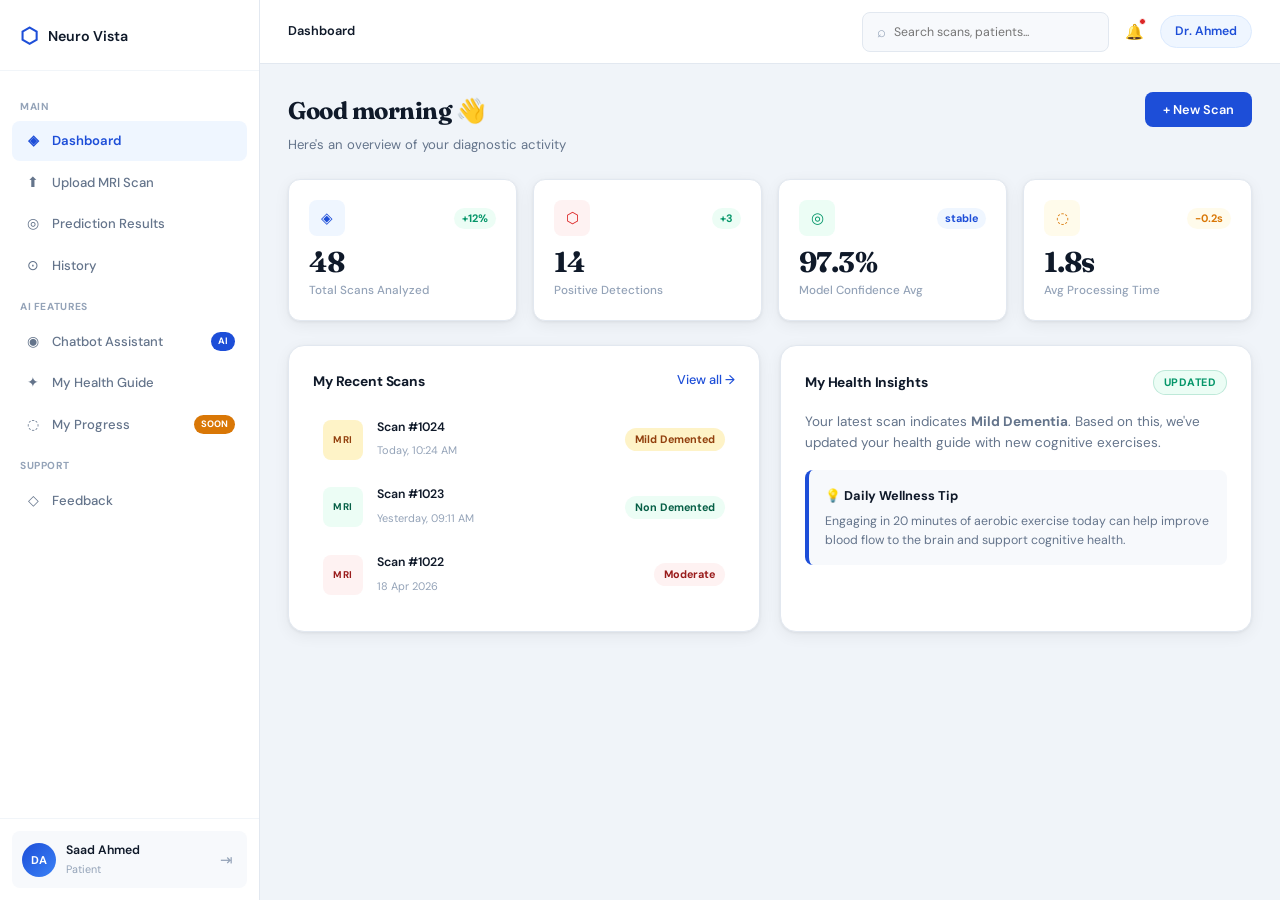
==== dashboard.html @ c8bc23e8 "Initial frontend with all end points mentioned" ====
<!DOCTYPE html>
<html lang="en">
<head>
  <meta charset="UTF-8" />
  <meta name="viewport" content="width=device-width, initial-scale=1.0" />
  <title>Dashboard — Neuro Vista</title>
  <link rel="preconnect" href="https://fonts.googleapis.com" />
  <link rel="preconnect" href="https://fonts.gstatic.com" crossorigin />
  <link href="https://fonts.googleapis.com/css2?family=DM+Sans:ital,opsz,wght@0,9..40,300;0,9..40,400;0,9..40,500;0,9..40,600;0,9..40,700;1,9..40,300&family=Fraunces:ital,opsz,wght@0,9..144,300;0,9..144,500;0,9..144,700;1,9..144,300&display=swap" rel="stylesheet" />
  <link rel="stylesheet" href="styles.css" />
</head>
<body>

<div id="page-dashboard" class="page dashboard-page active">

  <!-- SIDEBAR -->
  <aside class="sidebar" id="sidebar">
    <div class="sidebar-brand">
      <span class="brand-icon">⬡</span>
      <span class="brand-name">Neuro Vista</span>
    </div>

    <nav class="sidebar-nav">
      <div class="nav-section-label">Main</div>
      <a href="#" class="nav-item active" onclick="showSection('sec-home', this)">
        <span class="nav-icon">◈</span>
        <span>Dashboard</span>
      </a>
      <a href="#" class="nav-item" onclick="showSection('sec-upload', this)">
        <span class="nav-icon">⬆</span>
        <span>Upload MRI Scan</span>
      </a>
      <a href="#" class="nav-item" onclick="showSection('sec-results', this)">
        <span class="nav-icon">◎</span>
        <span>Prediction Results</span>
      </a>
      <a href="#" class="nav-item" onclick="showSection('sec-history', this)">
        <span class="nav-icon">⊙</span>
        <span>History</span>
      </a>

      <div class="nav-section-label">AI Features</div>
      <a href="#" class="nav-item" onclick="showSection('sec-chatbot', this)">
        <span class="nav-icon">◉</span>
        <span>Chatbot Assistant</span>
        <span class="nav-badge">AI</span>
      </a>
      <a href="#" class="nav-item" onclick="showSection('sec-recommendations', this)">
        <span class="nav-icon">✦</span>
        <span>My Health Guide</span>
      </a>
      <a href="#" class="nav-item" onclick="showSection('sec-monitoring', this)">
        <span class="nav-icon">◌</span>
        <span>My Progress</span>
        <span class="nav-badge soon">Soon</span>
      </a>

      <div class="nav-section-label">Support</div>
      <a href="#" class="nav-item" onclick="showSection('sec-feedback', this)">
        <span class="nav-icon">◇</span>
        <span>Feedback</span>
      </a>
    </nav>

    <div class="sidebar-footer">
      <div class="user-card">
        <div class="user-avatar">DA</div>
        <div class="user-info">
          <span class="user-name">Saad Ahmed</span>
          <span class="user-role">Patient</span>
        </div>
        <button class="logout-btn" onclick="handleLogout()" title="Sign Out">⇥</button>
      </div>
    </div>
  </aside>

  <!-- MAIN CONTENT AREA -->
  <main class="dash-main">

    <!-- TOP BAR -->
    <header class="dash-topbar">
      <div class="topbar-left">
        <button class="sidebar-toggle" onclick="toggleSidebar()">☰</button>
        <div class="breadcrumb" id="breadcrumb">Dashboard</div>
      </div>
      <div class="topbar-right">
        <div class="topbar-search">
          <span>⌕</span>
          <input type="text" placeholder="Search scans, patients..." />
        </div>
        <div class="topbar-notif">
          <span class="notif-dot"></span>
          🔔
        </div>
        <div class="topbar-user">Dr. Ahmed</div>
      </div>
    </header>

    <!-- DASHBOARD HOME -->
    <section id="sec-home" class="dash-section active">
      <div class="section-header">
        <div>
          <h2 id="welcomeText">Good morning 👋</h2>
          <p class="section-sub">Here's an overview of your diagnostic activity</p>
        </div>
        <button class="btn-primary sm" onclick="showSection('sec-upload', document.querySelector('[onclick*=sec-upload]'))">
          + New Scan
        </button>
      </div>

      <div class="stats-grid">
        <div class="stat-widget">
          <div class="stat-widget-top">
            <span class="stat-widget-icon blue">◈</span>
            <span class="stat-widget-trend up">+12%</span>
          </div>
          <div class="stat-widget-num">48</div>
          <div class="stat-widget-label">Total Scans Analyzed</div>
        </div>
        <div class="stat-widget">
          <div class="stat-widget-top">
            <span class="stat-widget-icon red">⬡</span>
            <span class="stat-widget-trend up">+3</span>
          </div>
          <div class="stat-widget-num">14</div>
          <div class="stat-widget-label">Positive Detections</div>
        </div>
        <div class="stat-widget">
          <div class="stat-widget-top">
            <span class="stat-widget-icon green">◎</span>
            <span class="stat-widget-trend stable">stable</span>
          </div>
          <div class="stat-widget-num">97.3%</div>
          <div class="stat-widget-label">Model Confidence Avg</div>
        </div>
        <div class="stat-widget">
          <div class="stat-widget-top">
            <span class="stat-widget-icon amber">◌</span>
            <span class="stat-widget-trend down">-0.2s</span>
          </div>
          <div class="stat-widget-num">1.8s</div>
          <div class="stat-widget-label">Avg Processing Time</div>
        </div>
      </div>

      <div class="home-grid">
        <div class="card recent-scans">
          <div class="card-header">
            <h4>My Recent Scans</h4>
            <a href="#" onclick="showSection('sec-history', document.querySelector('[onclick*=sec-history]'))" class="link-soft">View all →</a>
          </div>
          <div class="scan-list">
            <div class="scan-row">
              <div class="scan-thumb mild-thumb">MRI</div>
              <div class="scan-info">
                <span class="scan-patient">Scan #1024</span>
                <span class="scan-date">Today, 10:24 AM</span>
              </div>
              <span class="prediction-tag mild">Mild Demented</span>
            </div>
            <div class="scan-row">
              <div class="scan-thumb normal-thumb">MRI</div>
              <div class="scan-info">
                <span class="scan-patient">Scan #1023</span>
                <span class="scan-date">Yesterday, 09:11 AM</span>
              </div>
              <span class="prediction-tag normal">Non Demented</span>
            </div>
            <div class="scan-row">
              <div class="scan-thumb mod-thumb">MRI</div>
              <div class="scan-info">
                <span class="scan-patient">Scan #1022</span>
                <span class="scan-date">18 Apr 2026</span>
              </div>
              <span class="prediction-tag moderate">Moderate</span>
            </div>
          </div>
        </div>

        <div class="card health-insights">
          <div class="card-header">
            <h4>My Health Insights</h4>
            <span class="badge-green">Updated</span>
          </div>
          <div class="insight-summary">
            <p style="font-size: 0.9rem; color: var(--text-sub); margin-bottom: 16px;">
              Your latest scan indicates <strong>Mild Dementia</strong>. Based on this, we've updated your health guide with new cognitive exercises.
            </p>
          </div>
          <div class="wellness-tip" style="background: var(--surface2); padding: 16px; border-radius: var(--radius-sm); border-left: 4px solid var(--accent);">
            <h5 style="font-size: 0.85rem; font-weight: 700; margin-bottom: 6px;">💡 Daily Wellness Tip</h5>
            <p style="font-size: 0.82rem; color: var(--text-sub); line-height: 1.5;">
              Engaging in 20 minutes of aerobic exercise today can help improve blood flow to the brain and support cognitive health.
            </p>
          </div>
        </div>
      </div>
    </section>

    <!-- UPLOAD MRI -->
    <section id="sec-upload" class="dash-section">
      <div class="section-header">
        <div>
          <h2>Upload MRI Scan</h2>
          <p class="section-sub">Upload a brain MRI image for AI-powered Alzheimer detection</p>
        </div>
      </div>

      <div class="upload-layout">
        <div class="card upload-card">
          <div class="drop-zone" id="dropZone" ondragover="event.preventDefault(); this.style.borderColor='var(--accent)'; this.style.background='var(--accent-bg)';" ondragleave="this.style.borderColor='var(--border)'; this.style.background='transparent';" ondrop="handleDrop(event)">
            <div class="drop-icon">⬡</div>
            <h4>Drop MRI scan here</h4>
            <p>or click to browse your files</p>
            <p class="drop-formats">Supports: JPEG, PNG, DICOM · Max 20MB</p>
            <input type="file" id="fileInput" accept="image/*" style="display:none" onchange="handleFile(this.files[0])" />
            <button class="btn-primary sm" onclick="document.getElementById('fileInput').click()">Browse Files</button>
          </div>

          <div class="upload-preview" id="uploadPreview" style="display:none">
            <div class="preview-header">
              <h4>Preview</h4>
              <button class="btn-ghost sm" onclick="clearUpload()">✕ Remove</button>
            </div>
            <div class="preview-img-wrap">
              <img id="previewImg" src="" alt="MRI Preview" />
              <div class="preview-overlay">
                <span>MRI SCAN</span>
              </div>
            </div>
            <div class="preview-meta" id="previewMeta"></div>
          </div>
        </div>

        <div class="upload-sidebar">
          <div class="card scan-settings">
            <h4>Scan Configuration</h4>

            <div class="form-group">
              <label>Scan Type</label>
              <select class="form-input">
                <option>T1-weighted MRI</option>
                <option>T2-weighted MRI</option>
                <option>FLAIR</option>
                <option>PET Scan</option>
              </select>
            </div>
            <div class="form-group">
              <label>Notes (optional)</label>
              <textarea class="form-input" rows="3" placeholder="Clinical observations..."></textarea>
            </div>
            <button class="btn-primary full" onclick="runPrediction()">
              Analyze with AI
              <span class="btn-arrow">→</span>
            </button>
            <p class="upload-note">
              ⚡ Powered by CNN+LSTM · Grad-CAM ready
            </p>
          </div>

          <div class="card api-note">
            <div class="api-tag">API Integration Point</div>
            <code>POST /api/predict</code>
            <p>This button will submit the scan to the FastAPI backend once integrated. The model returns prediction class, confidence scores, and Grad-CAM heatmap URL.</p>
          </div>
        </div>
      </div>
    </section>

    <!-- PREDICTION RESULTS -->
    <section id="sec-results" class="dash-section">
      <div class="section-header">
        <div>
          <h2>Prediction Results</h2>
          <p class="section-sub">AI analysis output for the most recent scan</p>
        </div>
        <button class="btn-ghost sm" onclick="showSection('sec-upload', document.querySelector('[onclick*=sec-upload]'))">Upload New</button>
      </div>

      <div class="results-grid">
        <div class="card result-main">
          <div class="result-scan-wrap">
            <div class="result-scan-placeholder">
              <div class="scan-animation">
                <div class="scan-line-anim"></div>
                <span>BRAIN MRI</span>
                <span class="scan-id">My Latest Scan</span>
              </div>
            </div>
            <div class="heatmap-placeholder">
              <div class="heatmap-label">Grad-CAM Heatmap</div>
              <div class="heatmap-visual">
                <div class="heat-spot s1"></div>
                <div class="heat-spot s2"></div>
                <div class="heat-spot s3"></div>
                <span class="heatmap-note">AI Activation Map · Hippocampal Region</span>
              </div>
            </div>
          </div>
        </div>

        <div class="card result-prediction">
          <div class="prediction-badge mild">
            <span class="pred-icon">◈</span>
            Mild Demented
          </div>
          <div class="pred-confidence">
            <div class="conf-circle">
              <svg viewBox="0 0 100 100">
                <circle cx="50" cy="50" r="40" fill="none" stroke="var(--border)" stroke-width="8"/>
                <circle cx="50" cy="50" r="40" fill="none" stroke="var(--accent)" stroke-width="8"
                  stroke-dasharray="213" stroke-dashoffset="38" stroke-linecap="round"
                  transform="rotate(-90 50 50)"/>
              </svg>
              <div class="conf-text">
                <span class="conf-num">84.2</span>
                <span class="conf-unit">%</span>
              </div>
            </div>
            <div class="conf-label-main">Confidence Score</div>
          </div>

          <div class="all-classes">
            <h5>All Class Probabilities</h5>
            <div class="class-row">
              <span class="class-name">Non Demented</span>
              <div class="class-bar-wrap">
                <div class="class-bar" style="width:9%"></div>
              </div>
              <span class="class-pct">9.1%</span>
            </div>
            <div class="class-row">
              <span class="class-name">Very Mild</span>
              <div class="class-bar-wrap">
                <div class="class-bar vmild" style="width:4%"></div>
              </div>
              <span class="class-pct">4.3%</span>
            </div>
            <div class="class-row highlight">
              <span class="class-name">Mild Demented ✓</span>
              <div class="class-bar-wrap">
                <div class="class-bar mild-bar" style="width:84.2%"></div>
              </div>
              <span class="class-pct">84.2%</span>
            </div>
            <div class="class-row">
              <span class="class-name">Moderate</span>
              <div class="class-bar-wrap">
                <div class="class-bar mod-bar" style="width:2.4%"></div>
              </div>
              <span class="class-pct">2.4%</span>
            </div>
          </div>

          <div class="result-meta">
            <div class="meta-row"><span>Scan ID</span><span>#SCAN-2041-001</span></div>
            <div class="meta-row"><span>Analyzed</span><span>Today, 10:24 AM</span></div>
            <div class="meta-row"><span>Model</span><span>CNN+LSTM-v1</span></div>
            <div class="meta-row"><span>Processing</span><span>1.72 seconds</span></div>
          </div>

          <div class="result-actions">
            <button class="btn-primary sm">⬇ Export Report</button>
            <button class="btn-ghost sm">Share Results</button>
          </div>
        </div>
      </div>

      <div class="card api-note mt">
        <div class="api-tag">API Integration Point</div>
        <code>GET /api/result/{scan_id}</code>
        <p>Results are fetched from backend after prediction. The Grad-CAM heatmap URL is returned alongside classification outputs for overlay visualization.</p>
      </div>
    </section>

    <!-- HISTORY -->
    <section id="sec-history" class="dash-section">
      <div class="section-header">
        <div>
          <h2>Scan History</h2>
          <p class="section-sub">All previous MRI analyses and their results</p>
        </div>
        <div class="history-filters">
          <select class="form-input sm">
            <option>All Results</option>
            <option>Non Demented</option>
            <option>Mild Demented</option>
            <option>Moderate</option>
          </select>
        </div>
      </div>

      <div class="card history-card">
        <div class="history-table-wrap">
          <table class="history-table">
            <thead>
              <tr>
                <th>Scan</th>
                <th>Scan ID</th>
                <th>Prediction</th>
                <th>Confidence</th>
                <th>Date</th>
                <th>Action</th>
              </tr>
            </thead>
            <tbody id="historyBody">
            </tbody>
          </table>
        </div>
        <div class="table-footer">
          <span>Showing 8 of 48 records</span>
          <div class="pagination">
            <button class="page-btn">←</button>
            <button class="page-btn active">1</button>
            <button class="page-btn">2</button>
            <button class="page-btn">3</button>
            <button class="page-btn">→</button>
          </div>
        </div>
      </div>
    </section>

    <!-- CHATBOT -->
    <section id="sec-chatbot" class="dash-section">
      <div class="section-header">
        <div>
          <h2>Chatbot Assistant</h2>
          <p class="section-sub">Ask questions about Alzheimer's, your results, or wellness tips</p>
        </div>
        <span class="badge-green">AI-Powered</span>
      </div>

      <div class="card chat-card">
        <div class="chat-header">
          <div class="chat-avatar">N</div>
          <div>
            <div class="chat-name">NeuroBot</div>
            <div class="chat-status">Online · Medical Knowledge Base</div>
          </div>
          <div class="chat-model-tag">GPT/Claude API</div>
        </div>

        <div class="chat-messages" id="chatMessages">
          <div class="chat-msg bot">
            <div class="msg-avatar">N</div>
            <div class="msg-bubble">
              Hello! I'm NeuroBot, your AI health assistant. I can help you understand your scan results, explain the stages of Alzheimer's, or provide wellness suggestions. How can I assist you today?
            </div>
          </div>
          <div class="chat-msg user">
            <div class="msg-bubble">
              What does my "Mild Demented" result mean?
            </div>
          </div>
          <div class="chat-msg bot">
            <div class="msg-avatar">N</div>
            <div class="msg-bubble">
              <strong>Mild Dementia</strong> (also called Mild Alzheimer's) is the second clinical stage. Key characteristics include:<br/><br/>
              • <strong>Memory Loss</strong>: Notable gaps in memory, especially recent events<br/>
              • <strong>Daily Living</strong>: Some difficulty with complex tasks (finances, planning)<br/>
              • <strong>Awareness</strong>: Patient may still recognize the symptoms<br/>
              • <strong>Recommended action</strong>: Neuropsychological evaluation + imaging follow-up in 6 months<br/><br/>
              Would you like me to generate a personalized health guide for you?
            </div>
          </div>
          <div class="chat-msg bot typing" id="typingIndicator" style="display:none">
            <div class="msg-avatar">N</div>
            <div class="msg-bubble typing-dots">
              <span></span><span></span><span></span>
            </div>
          </div>
        </div>

        <div class="chat-input-area">
          <input type="text" class="chat-input" id="chatInput" placeholder="Ask about Alzheimer's, scan results, treatments..." onkeydown="if(event.key==='Enter')sendChat()" />
          <button class="chat-send" onclick="sendChat()">→</button>
        </div>
        <div class="chat-suggestions">
          <button class="chat-chip" onclick="setChat('Explain the 4 stages of Alzheimer disease')">Explain 4 stages</button>
          <button class="chat-chip" onclick="setChat('What medications are used for Alzheimer treatment?')">Treatment options</button>
          <button class="chat-chip" onclick="setChat('How accurate is the CNN model?')">Model accuracy</button>
        </div>
      </div>

      <div class="card api-note mt">
        <div class="api-tag">API Integration Point</div>
        <code>POST /api/chat</code>
        <p>Connect to OpenAI GPT-4, Claude, or a fine-tuned medical LLM for intelligent, context-aware responses about Alzheimer's disease and scan interpretations.</p>
      </div>
    </section>

    <!-- AI RECOMMENDATIONS -->
    <section id="sec-recommendations" class="dash-section">
      <div class="section-header">
        <div>
          <h2>My Health Guide</h2>
          <p class="section-sub">Personalized recommendations based on your detection results</p>
        </div>
        <span class="badge-amber">Based on Latest Scan</span>
      </div>

      <div class="rec-alert">
        <span class="alert-icon">⚠</span>
        <div>
          <strong>Action Recommended</strong>
          <p>Mild dementia indicators detected. It is recommended to consult with a specialist for further evaluation.</p>
        </div>
      </div>

      <div class="rec-grid">
        <div class="rec-card urgent">
          <div class="rec-icon">◈</div>
          <h4>Neuropsychological Assessment</h4>
          <p>Administer MMSE or MoCA cognitive assessment to quantify cognitive decline and establish a baseline for monitoring progression.</p>
          <div class="rec-priority high">High Priority</div>
        </div>
        <div class="rec-card">
          <div class="rec-icon">◎</div>
          <h4>Medication Review</h4>
          <p>Consider cholinesterase inhibitors (Donepezil, Rivastigmine) for symptomatic treatment. Consult specialist before prescribing.</p>
          <div class="rec-priority medium">Medium Priority</div>
        </div>
        <div class="rec-card">
          <div class="rec-icon">✦</div>
          <h4>Lifestyle Interventions</h4>
          <p>Recommend structured cognitive exercises, Mediterranean diet, and regular aerobic activity (150 min/week) to slow progression.</p>
          <div class="rec-priority medium">Medium Priority</div>
        </div>
        <div class="rec-card">
          <div class="rec-icon">◌</div>
          <h4>Follow-up Imaging</h4>
          <p>Schedule repeat MRI in 6 months. Compare hippocampal volume and white matter changes to track disease progression.</p>
          <div class="rec-priority standard">Standard</div>
        </div>
        <div class="rec-card">
          <div class="rec-icon">⊙</div>
          <h4>Family Support Plan</h4>
          <p>Initiate caregiver counseling and connect family with Alzheimer's Association resources for long-term care planning.</p>
          <div class="rec-priority standard">Standard</div>
        </div>
        <div class="rec-card">
          <div class="rec-icon">◇</div>
          <h4>Referral Network</h4>
          <p>Refer to a memory clinic or geriatric psychiatrist for specialized evaluation and enrollment in clinical trials if applicable.</p>
          <div class="rec-priority standard">Standard</div>
        </div>
      </div>

      <div class="card api-note mt">
        <div class="api-tag">API Integration Point</div>
        <code>GET /api/recommendations/{scan_id}</code>
        <p>The recommendation engine uses prediction class + patient history to generate dynamic, context-aware clinical guidelines using an LLM or rule-based expert system.</p>
      </div>
    </section>

    <!-- PATIENT MONITORING -->
    <section id="sec-monitoring" class="dash-section">
      <div class="section-header">
        <div>
          <h2>My Progress</h2>
          <p class="section-sub">Longitudinal tracking of your health over time</p>
        </div>
        <span class="badge-amber coming">Coming Soon</span>
      </div>

      <div class="coming-soon-banner">
        <div class="cs-icon">◌</div>
        <h3>Health Monitoring Module</h3>
        <p>This module will provide tracking of cognitive trends and health metrics over time.</p>
      </div>

      <div class="monitor-placeholders">
        <div class="card monitor-chart-ph">
          <div class="chart-ph-header">
            <h4>Cognitive Score Trend</h4>
            <span class="ph-label">Chart Placeholder</span>
          </div>
          <div class="chart-area">
            <div class="chart-bars">
              <div class="chart-bar-ph" style="height:60%"><span>Jan</span></div>
              <div class="chart-bar-ph" style="height:55%"><span>Feb</span></div>
              <div class="chart-bar-ph" style="height:62%"><span>Mar</span></div>
              <div class="chart-bar-ph" style="height:48%"><span>Apr</span></div>
              <div class="chart-bar-ph" style="height:44%"><span>May</span></div>
              <div class="chart-bar-ph" style="height:40%"><span>Jun</span></div>
            </div>
          </div>
        </div>

        <div class="card monitor-chart-ph">
          <div class="chart-ph-header">
            <h4>Hippocampal Volume Change</h4>
            <span class="ph-label">Chart Placeholder</span>
          </div>
          <div class="chart-area line-chart">
            <svg viewBox="0 0 300 120" preserveAspectRatio="none">
              <polyline points="0,80 50,75 100,65 150,70 200,55 250,45 300,40" fill="none" stroke="var(--accent)" stroke-width="2" stroke-dasharray="4 2" opacity="0.5"/>
              <circle cx="0" cy="80" r="4" fill="var(--accent)" opacity="0.4"/>
              <circle cx="100" cy="65" r="4" fill="var(--accent)" opacity="0.4"/>
              <circle cx="200" cy="55" r="4" fill="var(--accent)" opacity="0.4"/>
              <circle cx="300" cy="40" r="4" fill="var(--accent)" opacity="0.4"/>
            </svg>
          </div>
        </div>

        <div class="card monitor-stats-ph">
          <h4>Patient Overview</h4>
          <div class="monitor-stat-rows">
            <div class="monitor-stat-row ph-blur">
              <span>Active Patients</span>
              <span>—</span>
            </div>
            <div class="monitor-stat-row ph-blur">
              <span>High Risk</span>
              <span>—</span>
            </div>
            <div class="monitor-stat-row ph-blur">
              <span>Stable Condition</span>
              <span>—</span>
            </div>
            <div class="monitor-stat-row ph-blur">
              <span>Follow-up Due</span>
              <span>—</span>
            </div>
          </div>
          <div class="integration-note">
            Integrate with hospital EHR system and <strong>MySQL Database</strong> via HL7/FHIR API
          </div>
        </div>
      </div>
    </section>

    <!-- FEEDBACK -->
    <section id="sec-feedback" class="dash-section">
      <div class="section-header">
        <div>
          <h2>Feedback</h2>
          <p class="section-sub">Help us improve Neuro Vista with your experience</p>
        </div>
      </div>

      <div class="feedback-layout">
        <div class="card feedback-card">
          <h4>Share Your Experience</h4>
          <p class="section-sub mb">Your feedback helps improve our AI models for everyone</p>

          <div class="form-group">
            <label>Overall Rating</label>
            <div class="star-rating" id="starRating">
              <span class="star" onclick="setRating(1)">★</span>
              <span class="star" onclick="setRating(2)">★</span>
              <span class="star" onclick="setRating(3)">★</span>
              <span class="star" onclick="setRating(4)">★</span>
              <span class="star" onclick="setRating(5)">★</span>
            </div>
          </div>

          <div class="form-group">
            <label>Feedback Category</label>
            <select class="form-input">
              <option>Model Accuracy</option>
              <option>User Interface</option>
              <option>Feature Request</option>
              <option>Bug Report</option>
              <option>General</option>
            </select>
          </div>

          <div class="form-group">
            <label>Your Feedback</label>
            <textarea class="form-input" rows="5" placeholder="Share your experience, suggestions, or report any issues with the analysis system..."></textarea>
          </div>

          <div class="form-group">
            <label>Was the latest prediction accurate? (Optional)</label>
            <div class="accuracy-btns">
              <button class="acc-btn" onclick="this.classList.toggle('selected')">✓ Yes, Accurate</button>
              <button class="acc-btn" onclick="this.classList.toggle('selected')">✗ No, Incorrect</button>
              <button class="acc-btn" onclick="this.classList.toggle('selected')">~ Partially Correct</button>
            </div>
          </div>

          <button class="btn-primary" onclick="submitFeedback()">Submit Feedback →</button>
        </div>

        <div class="feedback-side">
          <div class="card feedback-stats">
            <h4>Community Feedback</h4>
            <div class="feedback-avg">
              <span class="feedback-score">4.7</span>
              <div>
                <div class="star-display">★★★★★</div>
                <span>Based on 124 reviews</span>
              </div>
            </div>
            <div class="feedback-bars">
              <div class="fb-row"><span>5★</span><div class="fb-bar-wrap"><div class="fb-bar" style="width:72%"></div></div><span>72%</span></div>
              <div class="fb-row"><span>4★</span><div class="fb-bar-wrap"><div class="fb-bar" style="width:19%"></div></div><span>19%</span></div>
              <div class="fb-row"><span>3★</span><div class="fb-bar-wrap"><div class="fb-bar" style="width:6%"></div></div><span>6%</span></div>
              <div class="fb-row"><span>2★</span><div class="fb-bar-wrap"><div class="fb-bar" style="width:2%"></div></div><span>2%</span></div>
              <div class="fb-row"><span>1★</span><div class="fb-bar-wrap"><div class="fb-bar" style="width:1%"></div></div><span>1%</span></div>
            </div>
          </div>

          <div class="card feedback-quote">
            <div class="quote-stars">★★★★★</div>
            <p>"The system is very easy to use. The results are clear, and the NeuroBot helped me understand the next steps to take for my health."</p>
            <span class="quote-author">— Patient User</span>
          </div>
        </div>
      </div>
    </section>

  </main>
</div>

<!-- SUCCESS TOAST -->
<div class="toast" id="toast"></div>

<script src="app.js"></script>
</body>
</html>
---- styles.css ----
/* =====================================================
   Neuro Vista — Alzheimer Detection Dashboard
   styles.css — Complete Stylesheet
   ===================================================== */

/* ---- CSS Variables ---- */
:root {
  --bg: #f0f4f9;
  --surface: #ffffff;
  --surface2: #f7f9fc;
  --border: #e2e8f0;
  --border-light: #f1f5f9;
  --text: #0f1929;
  --text-sub: #64748b;
  --text-muted: #94a3b8;
  --accent: #1d4ed8;
  --accent-light: #3b82f6;
  --accent-bg: #eff6ff;
  --accent-mid: #dbeafe;
  --success: #059669;
  --success-bg: #ecfdf5;
  --warning: #d97706;
  --warning-bg: #fffbeb;
  --danger: #dc2626;
  --danger-bg: #fef2f2;
  --sidebar-w: 260px;
  --topbar-h: 64px;
  --radius: 12px;
  --radius-sm: 8px;
  --radius-lg: 16px;
  --shadow: 0 1px 3px rgba(0,0,0,0.06), 0 4px 16px rgba(0,0,0,0.06);
  --shadow-md: 0 4px 24px rgba(0,0,0,0.10);
  --shadow-lg: 0 8px 40px rgba(29,78,216,0.15);
}

/* ---- Reset & Base ---- */
*, *::before, *::after { box-sizing: border-box; margin: 0; padding: 0; }
html { font-size: 15px; scroll-behavior: smooth; }
body {
  font-family: 'DM Sans', sans-serif;
  background: var(--bg);
  color: var(--text);
  line-height: 1.6;
  min-height: 100vh;
  overflow-x: hidden;
}
a { text-decoration: none; color: inherit; }
input, select, textarea, button { font-family: inherit; }
em { font-family: 'Fraunces', serif; font-style: italic; }

/* ---- Page System ---- */
.page { display: none; min-height: 100vh; }
.page.active { display: flex; }

/* =====================================================
   LANDING PAGE
   ===================================================== */
#page-landing {
  flex-direction: column;
  background: var(--surface);
  position: relative;
  overflow: hidden;
}
#page-landing::before {
  content: '';
  position: absolute;
  top: -200px; right: -200px;
  width: 700px; height: 700px;
  background: radial-gradient(circle, rgba(219,234,254,0.7) 0%, transparent 70%);
  pointer-events: none;
}
#page-landing::after {
  content: '';
  position: absolute;
  bottom: -150px; left: -100px;
  width: 500px; height: 500px;
  background: radial-gradient(circle, rgba(241,245,249,0.8) 0%, transparent 70%);
  pointer-events: none;
}

/* Landing Nav */
.landing-nav {
  display: flex;
  align-items: center;
  justify-content: space-between;
  padding: 20px 60px;
  position: relative;
  z-index: 10;
}
.nav-brand {
  display: flex;
  align-items: center;
  gap: 10px;
  font-size: 1.1rem;
  font-weight: 600;
  letter-spacing: -0.02em;
  cursor: pointer;
}
.brand-icon {
  font-size: 1.4rem;
  color: var(--accent);
}
.brand-name { color: var(--text); }
.nav-links {
  display: flex;
  align-items: center;
  gap: 24px;
}
.nav-links a {
  color: var(--text-sub);
  font-weight: 500;
  font-size: 0.9rem;
  transition: color 0.2s;
}
.nav-links a:hover { color: var(--text); }
.btn-nav {
  background: var(--accent);
  color: white !important;
  padding: 9px 20px;
  border-radius: var(--radius-sm);
  font-weight: 600;
  font-size: 0.85rem;
  transition: background 0.2s, transform 0.1s;
}
.btn-nav:hover { background: #1e40af; transform: translateY(-1px); }

/* Hero Section */
.landing-hero {
  padding: 60px 60px 60px;
  max-width: 680px;
  position: relative;
  z-index: 5;
}
.hero-badge {
  display: inline-flex;
  align-items: center;
  gap: 8px;
  background: var(--accent-bg);
  color: var(--accent);
  border: 1px solid var(--accent-mid);
  padding: 6px 14px;
  border-radius: 100px;
  font-size: 0.78rem;
  font-weight: 600;
  letter-spacing: 0.04em;
  text-transform: uppercase;
  margin-bottom: 28px;
}
.hero-title {
  font-family: 'Fraunces', serif;
  font-size: 4rem;
  font-weight: 700;
  line-height: 1.1;
  letter-spacing: -0.03em;
  color: var(--text);
  margin-bottom: 24px;
}
.hero-title em { color: var(--accent); }
.hero-subtitle {
  font-size: 1.05rem;
  color: var(--text-sub);
  line-height: 1.7;
  margin-bottom: 40px;
  font-weight: 400;
}
.hero-actions {
  display: flex;
  align-items: center;
  gap: 16px;
  margin-bottom: 56px;
}
.btn-primary {
  display: inline-flex;
  align-items: center;
  gap: 8px;
  background: var(--accent);
  color: white;
  padding: 12px 24px;
  border-radius: var(--radius-sm);
  font-weight: 600;
  font-size: 0.95rem;
  border: none;
  cursor: pointer;
  transition: background 0.2s, transform 0.15s, box-shadow 0.2s;
}
.btn-primary:hover {
  background: #1e40af;
  transform: translateY(-2px);
  box-shadow: var(--shadow-lg);
}
.btn-primary.sm { padding: 9px 18px; font-size: 0.85rem; }
.btn-primary.full { width: 100%; justify-content: center; }
.btn-arrow { transition: transform 0.2s; }
.btn-primary:hover .btn-arrow { transform: translateX(3px); }
.btn-ghost {
  display: inline-flex;
  align-items: center;
  gap: 8px;
  background: transparent;
  color: var(--text);
  padding: 12px 24px;
  border-radius: var(--radius-sm);
  font-weight: 500;
  font-size: 0.95rem;
  border: 1.5px solid var(--border);
  cursor: pointer;
  transition: border-color 0.2s, background 0.2s;
}
.btn-ghost:hover { border-color: var(--accent); background: var(--accent-bg); color: var(--accent); }
.btn-ghost.sm { padding: 7px 14px; font-size: 0.82rem; }

/* Hero Stats */
.hero-stats {
  display: flex;
  align-items: center;
  gap: 32px;
  margin-bottom: 40px;
}
.stat-card { text-align: center; }
.stat-number {
  display: block;
  font-family: 'Fraunces', serif;
  font-size: 2rem;
  font-weight: 700;
  color: var(--text);
  line-height: 1;
}
.stat-number em { font-size: 1rem; color: var(--accent); }
.stat-label { font-size: 0.75rem; color: var(--text-muted); font-weight: 500; text-transform: uppercase; letter-spacing: 0.04em; }
.stat-divider { width: 1px; height: 40px; background: var(--border); }

/* Feature Pills */
.hero-features {
  display: flex;
  flex-wrap: wrap;
  gap: 10px;
}
.feature-pill {
  display: inline-flex;
  align-items: center;
  gap: 7px;
  background: var(--surface2);
  border: 1px solid var(--border);
  padding: 6px 14px;
  border-radius: 100px;
  font-size: 0.8rem;
  font-weight: 500;
  color: var(--text-sub);
}
.feature-dot {
  width: 6px; height: 6px;
  border-radius: 50%;
  background: var(--accent-light);
}

/* Hero Visual */
.landing-visual {
  position: absolute;
  right: 5%;
  top: 50%;
  transform: translateY(-50%);
  z-index: 5;
}
.brain-rings {
  position: relative;
  width: 320px;
  height: 320px;
}
.ring {
  position: absolute;
  border-radius: 50%;
  border: 1.5px solid var(--border);
  top: 50%; left: 50%;
  transform: translate(-50%, -50%);
  animation: rotateSlow linear infinite;
}
.ring-1 { width: 300px; height: 300px; animation-duration: 30s; border-color: rgba(29,78,216,0.15); }
.ring-2 { width: 220px; height: 220px; animation-duration: 20s; animation-direction: reverse; border-color: rgba(29,78,216,0.25); }
.ring-3 { width: 140px; height: 140px; animation-duration: 15s; border-color: rgba(29,78,216,0.35); }
.ring-core {
  position: absolute;
  top: 50%; left: 50%;
  transform: translate(-50%, -50%);
  width: 90px; height: 90px;
  background: linear-gradient(135deg, var(--accent) 0%, var(--accent-light) 100%);
  border-radius: 50%;
  display: flex;
  align-items: center;
  justify-content: center;
  color: white;
  font-weight: 700;
  font-size: 0.85rem;
  letter-spacing: 0.06em;
  overflow: hidden;
}
.scan-lines {
  position: absolute;
  inset: 0;
  background: repeating-linear-gradient(0deg, transparent, transparent 4px, rgba(255,255,255,0.08) 4px, rgba(255,255,255,0.08) 5px);
  animation: scanDown 2s linear infinite;
}
.floating-card {
  position: absolute;
  background: var(--surface);
  border: 1px solid var(--border);
  padding: 10px 16px;
  border-radius: var(--radius-sm);
  font-size: 0.8rem;
  font-weight: 500;
  display: flex;
  align-items: center;
  gap: 8px;
  box-shadow: var(--shadow);
  animation: floatCard 4s ease-in-out infinite;
}
.fc-1 { top: 10%; right: -40px; animation-delay: 0s; }
.fc-2 { bottom: 15%; left: -60px; animation-delay: 2s; }
.fc-dot { width: 8px; height: 8px; border-radius: 50%; }
.fc-dot.mild { background: #f59e0b; }
.fc-dot.normal { background: #10b981; }

@keyframes rotateSlow { from { transform: translate(-50%, -50%) rotate(0deg); } to { transform: translate(-50%, -50%) rotate(360deg); } }
@keyframes floatCard { 0%,100% { transform: translateY(0); } 50% { transform: translateY(-8px); } }
@keyframes scanDown { 0% { transform: translateY(-100%); } 100% { transform: translateY(100%); } }

/* =====================================================
   AUTH PAGES
   ===================================================== */
.auth-page { flex-direction: row; }

.auth-left {
  width: 42%;
  background: linear-gradient(145deg, #0f1f4a 0%, #1d4ed8 60%, #3b82f6 100%);
  padding: 24px 48px 48px;
  display: flex;
  flex-direction: column;
  position: relative;
  overflow: hidden;
}
.auth-left::after {
  content: '';
  position: absolute;
  bottom: -100px; right: -100px;
  width: 300px; height: 300px;
  background: rgba(255,255,255,0.05);
  border-radius: 50%;
}
.register-left { background: linear-gradient(145deg, #0f2d40 0%, #0369a1 60%, #0ea5e9 100%); }

.auth-brand {
  display: flex;
  align-items: center;
  gap: 10px;
  color: white;
  font-size: 1rem;
  font-weight: 600;
  cursor: pointer;
  margin-bottom: auto;
}
.auth-brand .brand-icon { opacity: 0.9; }
.auth-tagline {
  padding: 40px 0;
  z-index: 1;
}
.auth-tagline h2 {
  font-family: 'Fraunces', serif;
  font-size: 3rem;
  color: white;
  font-weight: 700;
  line-height: 1.1;
  letter-spacing: -0.03em;
  margin-bottom: 16px;
}
.auth-tagline p { color: rgba(255,255,255,0.7); font-size: 0.95rem; line-height: 1.6; }
.auth-decoration { position: absolute; inset: 0; pointer-events: none; }
.deco-ring {
  position: absolute;
  border-radius: 50%;
  border: 1px solid rgba(255,255,255,0.1);
}
.deco-ring.r1 { width: 400px; height: 400px; top: -100px; right: -150px; }
.deco-ring.r2 { width: 250px; height: 250px; bottom: -50px; left: -80px; }

.auth-right {
  flex: 1;
  background: var(--surface);
  display: flex;
  align-items: center;
  justify-content: center;
  padding: 48px;
}
.auth-form-wrap { width: 100%; max-width: 380px; }
.auth-form-wrap h3 {
  font-family: 'Fraunces', serif;
  font-size: 2rem;
  font-weight: 700;
  margin-bottom: 6px;
  letter-spacing: -0.02em;
}
.auth-sub { color: var(--text-sub); margin-bottom: 32px; font-size: 0.9rem; }

.form-group { margin-bottom: 20px; }
.form-group label {
  display: block;
  font-size: 0.82rem;
  font-weight: 600;
  color: var(--text);
  margin-bottom: 7px;
  text-transform: uppercase;
  letter-spacing: 0.04em;
}
.form-input {
  width: 100%;
  padding: 11px 14px;
  background: var(--surface2);
  border: 1.5px solid var(--border);
  border-radius: var(--radius-sm);
  font-size: 0.9rem;
  color: var(--text);
  transition: border-color 0.2s, box-shadow 0.2s;
  outline: none;
  appearance: none;
}
.form-input:focus {
  border-color: var(--accent);
  box-shadow: 0 0 0 3px rgba(29,78,216,0.1);
  background: var(--surface);
}
.form-input.sm { padding: 8px 12px; font-size: 0.82rem; }
.form-input[rows] { resize: vertical; }

.form-row {
  display: flex;
  align-items: center;
  justify-content: space-between;
  margin-bottom: 20px;
}
.check-label {
  display: flex;
  align-items: center;
  gap: 8px;
  font-size: 0.85rem;
  color: var(--text-sub);
  cursor: pointer;
}
.link-soft { font-size: 0.85rem; color: var(--accent); font-weight: 500; }

.btn-form {
  width: 100%;
  padding: 13px;
  background: var(--accent);
  color: white;
  border: none;
  border-radius: var(--radius-sm);
  font-weight: 600;
  font-size: 0.95rem;
  cursor: pointer;
  transition: background 0.2s, transform 0.15s;
  margin-bottom: 20px;
}
.btn-form:hover { background: #1e40af; transform: translateY(-1px); }

.auth-switch { text-align: center; font-size: 0.85rem; color: var(--text-sub); }
.auth-switch a { color: var(--accent); font-weight: 600; }

/* =====================================================
   DASHBOARD LAYOUT
   ===================================================== */
#page-dashboard { flex-direction: row; }

/* SIDEBAR */
.sidebar {
  width: var(--sidebar-w);
  background: var(--surface);
  border-right: 1px solid var(--border);
  height: 100vh;
  position: sticky;
  top: 0;
  display: flex;
  flex-direction: column;
  flex-shrink: 0;
  transition: transform 0.3s;
  z-index: 100;
  overflow-y: auto;
}
.sidebar-brand {
  display: flex;
  align-items: center;
  gap: 10px;
  padding: 20px 20px 16px;
  font-size: 0.95rem;
  font-weight: 600;
  border-bottom: 1px solid var(--border-light);
  margin-bottom: 8px;
}
.sidebar-nav { padding: 8px 12px; flex: 1; }
.nav-section-label {
  font-size: 0.68rem;
  font-weight: 700;
  text-transform: uppercase;
  letter-spacing: 0.06em;
  color: var(--text-muted);
  padding: 12px 8px 6px;
}
.nav-item {
  display: flex;
  align-items: center;
  gap: 10px;
  padding: 9px 12px;
  border-radius: var(--radius-sm);
  font-size: 0.875rem;
  font-weight: 500;
  color: var(--text-sub);
  transition: background 0.15s, color 0.15s;
  cursor: pointer;
  position: relative;
  margin-bottom: 2px;
}
.nav-item:hover { background: var(--surface2); color: var(--text); }
.nav-item.active {
  background: var(--accent-bg);
  color: var(--accent);
  font-weight: 600;
}
.nav-icon { font-size: 0.9rem; width: 18px; text-align: center; }
.nav-badge {
  margin-left: auto;
  background: var(--accent);
  color: white;
  font-size: 0.62rem;
  font-weight: 700;
  padding: 2px 7px;
  border-radius: 100px;
  text-transform: uppercase;
}
.nav-badge.soon { background: var(--warning); }

.sidebar-footer { padding: 12px; border-top: 1px solid var(--border-light); }
.user-card {
  display: flex;
  align-items: center;
  gap: 10px;
  padding: 10px;
  background: var(--surface2);
  border-radius: var(--radius-sm);
}
.user-avatar {
  width: 34px; height: 34px;
  border-radius: 50%;
  background: linear-gradient(135deg, var(--accent), var(--accent-light));
  color: white;
  font-weight: 700;
  font-size: 0.75rem;
  display: flex;
  align-items: center;
  justify-content: center;
  flex-shrink: 0;
}
.user-info { flex: 1; min-width: 0; }
.user-name { display: block; font-size: 0.82rem; font-weight: 600; }
.user-role { display: block; font-size: 0.72rem; color: var(--text-muted); }
.logout-btn {
  background: none;
  border: none;
  cursor: pointer;
  color: var(--text-muted);
  font-size: 1rem;
  padding: 4px;
  transition: color 0.2s;
}
.logout-btn:hover { color: var(--danger); }

/* MAIN AREA */
.dash-main {
  flex: 1;
  min-width: 0;
  display: flex;
  flex-direction: column;
  overflow: hidden;
}

/* TOP BAR */
.dash-topbar {
  height: var(--topbar-h);
  background: var(--surface);
  border-bottom: 1px solid var(--border);
  display: flex;
  align-items: center;
  justify-content: space-between;
  padding: 0 28px;
  flex-shrink: 0;
  position: sticky;
  top: 0;
  z-index: 50;
}
.topbar-left { display: flex; align-items: center; gap: 16px; }
.sidebar-toggle {
  background: none;
  border: none;
  cursor: pointer;
  font-size: 1.1rem;
  color: var(--text-sub);
  display: none;
  padding: 4px 6px;
}
.breadcrumb {
  font-size: 0.85rem;
  font-weight: 600;
  color: var(--text);
}
.topbar-right { display: flex; align-items: center; gap: 16px; }
.topbar-search {
  display: flex;
  align-items: center;
  gap: 8px;
  background: var(--surface2);
  border: 1px solid var(--border);
  border-radius: var(--radius-sm);
  padding: 7px 14px;
}
.topbar-search input {
  border: none;
  background: none;
  outline: none;
  font-size: 0.82rem;
  color: var(--text);
  width: 200px;
}
.topbar-search span { color: var(--text-muted); font-size: 1rem; }
.topbar-notif {
  position: relative;
  cursor: pointer;
  font-size: 1rem;
  color: var(--text-sub);
}
.notif-dot {
  position: absolute;
  top: -2px; right: -2px;
  width: 7px; height: 7px;
  background: var(--danger);
  border-radius: 50%;
  border: 1.5px solid var(--surface);
}
.topbar-user {
  font-size: 0.82rem;
  font-weight: 600;
  color: var(--text);
  background: var(--accent-bg);
  padding: 6px 14px;
  border-radius: 100px;
  border: 1px solid var(--accent-mid);
  color: var(--accent);
}

/* SECTIONS */
.dash-main { overflow-y: auto; }
.dash-section { display: none; padding: 28px; animation: fadeIn 0.2s ease; }
.dash-section.active { display: block; }

@keyframes fadeIn { from { opacity: 0; transform: translateY(6px); } to { opacity: 1; transform: translateY(0); } }

.section-header {
  display: flex;
  align-items: flex-start;
  justify-content: space-between;
  margin-bottom: 24px;
}
.section-header h2 {
  font-family: 'Fraunces', serif;
  font-size: 1.6rem;
  font-weight: 700;
  letter-spacing: -0.02em;
  margin-bottom: 4px;
}
.section-sub { font-size: 0.875rem; color: var(--text-sub); }
.section-sub.mb { margin-bottom: 24px; }

/* CARD */
.card {
  background: var(--surface);
  border: 1px solid var(--border);
  border-radius: var(--radius-lg);
  padding: 24px;
  box-shadow: var(--shadow);
}
.card-header {
  display: flex;
  align-items: center;
  justify-content: space-between;
  margin-bottom: 16px;
}
.card-header h4 {
  font-size: 0.92rem;
  font-weight: 700;
  letter-spacing: -0.01em;
}

/* Badges */
.badge-green {
  display: inline-flex;
  align-items: center;
  gap: 5px;
  background: var(--success-bg);
  color: var(--success);
  border: 1px solid rgba(5,150,105,0.2);
  font-size: 0.72rem;
  font-weight: 700;
  padding: 3px 10px;
  border-radius: 100px;
  text-transform: uppercase;
  letter-spacing: 0.04em;
}
.badge-amber {
  display: inline-flex;
  align-items: center;
  gap: 5px;
  background: var(--warning-bg);
  color: var(--warning);
  border: 1px solid rgba(217,119,6,0.2);
  font-size: 0.72rem;
  font-weight: 700;
  padding: 3px 10px;
  border-radius: 100px;
  text-transform: uppercase;
  letter-spacing: 0.04em;
}
.badge-amber.coming { margin-left: auto; }

/* =====================================================
   DASHBOARD HOME
   ===================================================== */
.stats-grid {
  display: grid;
  grid-template-columns: repeat(4, 1fr);
  gap: 16px;
  margin-bottom: 24px;
}
.stat-widget {
  background: var(--surface);
  border: 1px solid var(--border);
  border-radius: var(--radius);
  padding: 20px;
  box-shadow: var(--shadow);
}
.stat-widget-top {
  display: flex;
  align-items: center;
  justify-content: space-between;
  margin-bottom: 12px;
}
.stat-widget-icon {
  width: 36px; height: 36px;
  border-radius: var(--radius-sm);
  display: flex;
  align-items: center;
  justify-content: center;
  font-size: 1rem;
}
.stat-widget-icon.blue { background: var(--accent-bg); color: var(--accent); }
.stat-widget-icon.red { background: #fef2f2; color: var(--danger); }
.stat-widget-icon.green { background: var(--success-bg); color: var(--success); }
.stat-widget-icon.amber { background: var(--warning-bg); color: var(--warning); }
.stat-widget-trend {
  font-size: 0.72rem;
  font-weight: 700;
  padding: 2px 8px;
  border-radius: 100px;
}
.stat-widget-trend.up { background: var(--success-bg); color: var(--success); }
.stat-widget-trend.stable { background: var(--accent-bg); color: var(--accent); }
.stat-widget-trend.down { background: var(--warning-bg); color: var(--warning); }
.stat-widget-num {
  font-family: 'Fraunces', serif;
  font-size: 1.9rem;
  font-weight: 700;
  letter-spacing: -0.03em;
  line-height: 1;
  margin-bottom: 4px;
}
.stat-widget-label { font-size: 0.78rem; color: var(--text-muted); font-weight: 500; }

.home-grid {
  display: grid;
  grid-template-columns: 1fr 1fr;
  gap: 20px;
}

/* Recent Scans List */
.scan-list { display: flex; flex-direction: column; gap: 4px; }
.scan-row {
  display: flex;
  align-items: center;
  gap: 14px;
  padding: 10px;
  border-radius: var(--radius-sm);
  transition: background 0.15s;
}
.scan-row:hover { background: var(--surface2); }
.scan-thumb {
  width: 40px; height: 40px;
  border-radius: var(--radius-sm);
  display: flex;
  align-items: center;
  justify-content: center;
  font-size: 0.65rem;
  font-weight: 700;
  letter-spacing: 0.05em;
  flex-shrink: 0;
}
.mild-thumb { background: #fef3c7; color: #92400e; }
.normal-thumb { background: var(--success-bg); color: #065f46; }
.mod-thumb { background: var(--danger-bg); color: #991b1b; }
.scan-info { flex: 1; }
.scan-patient { display: block; font-size: 0.82rem; font-weight: 600; }
.scan-date { font-size: 0.73rem; color: var(--text-muted); }
.prediction-tag {
  font-size: 0.72rem;
  font-weight: 700;
  padding: 3px 10px;
  border-radius: 100px;
}
.prediction-tag.mild { background: #fef3c7; color: #92400e; }
.prediction-tag.normal { background: var(--success-bg); color: #065f46; }
.prediction-tag.moderate { background: var(--danger-bg); color: #991b1b; }

/* Model Info Card */
.model-stats { margin-bottom: 20px; }
.model-row {
  display: flex;
  align-items: center;
  justify-content: space-between;
  padding: 8px 0;
  border-bottom: 1px solid var(--border-light);
  font-size: 0.82rem;
}
.model-row:last-child { border: none; }
.model-label { color: var(--text-sub); }
.model-val { font-weight: 600; color: var(--text); }
.confidence-bar-section { margin-top: 16px; }
.conf-label {
  display: flex;
  justify-content: space-between;
  font-size: 0.75rem;
  color: var(--text-sub);
  margin-bottom: 4px;
}
.conf-bar {
  height: 5px;
  background: var(--border);
  border-radius: 100px;
  margin-bottom: 10px;
  overflow: hidden;
}
.conf-fill { height: 100%; border-radius: 100px; transition: width 1s ease; }
.normal-fill { background: var(--success); }
.mild-fill { background: #f59e0b; }
.vmild-fill { background: var(--accent-light); }
.mod-fill { background: var(--danger); }

/* =====================================================
   UPLOAD SECTION
   ===================================================== */
.upload-layout {
  display: grid;
  grid-template-columns: 1fr 340px;
  gap: 20px;
}
.upload-card { padding: 0; overflow: hidden; }
.drop-zone {
  border: 2px dashed var(--border);
  border-radius: var(--radius-lg);
  padding: 60px 40px;
  text-align: center;
  transition: border-color 0.2s, background 0.2s;
  cursor: pointer;
}
.drop-zone:hover { border-color: var(--accent); background: var(--accent-bg); }
.drop-icon { font-size: 2.5rem; color: var(--accent); margin-bottom: 16px; display: block; }
.drop-zone h4 { font-size: 1.1rem; font-weight: 700; margin-bottom: 8px; }
.drop-zone p { color: var(--text-sub); font-size: 0.875rem; margin-bottom: 6px; }
.drop-formats { font-size: 0.75rem; color: var(--text-muted); margin-bottom: 20px !important; }

.upload-preview { padding: 24px; }
.preview-header { display: flex; align-items: center; justify-content: space-between; margin-bottom: 16px; }
.preview-header h4 { font-size: 0.9rem; font-weight: 700; }
.preview-img-wrap {
  position: relative;
  border-radius: var(--radius);
  overflow: hidden;
  background: #0f1929;
  max-height: 360px;
}
#previewImg { width: 100%; display: block; opacity: 0.85; }
.preview-overlay {
  position: absolute;
  bottom: 0; left: 0; right: 0;
  background: linear-gradient(transparent, rgba(0,0,0,0.7));
  padding: 16px;
  color: white;
  font-size: 0.72rem;
  font-weight: 700;
  letter-spacing: 0.08em;
  text-transform: uppercase;
}
.preview-meta {
  margin-top: 12px;
  font-size: 0.78rem;
  color: var(--text-sub);
  padding: 10px;
  background: var(--surface2);
  border-radius: var(--radius-sm);
}

.upload-sidebar { display: flex; flex-direction: column; gap: 16px; }
.scan-settings h4 { font-size: 0.92rem; font-weight: 700; margin-bottom: 16px; }
.upload-note {
  text-align: center;
  font-size: 0.72rem;
  color: var(--text-muted);
  margin-top: 12px;
  line-height: 1.5;
}
.api-note {
  background: #f8faff;
  border-color: var(--accent-mid);
  padding: 16px 20px;
}
.api-note.mt { margin-top: 20px; }
.api-tag {
  font-size: 0.68rem;
  font-weight: 700;
  text-transform: uppercase;
  letter-spacing: 0.06em;
  color: var(--accent);
  margin-bottom: 6px;
}
.api-note code {
  display: block;
  font-size: 0.82rem;
  color: var(--accent);
  background: var(--accent-bg);
  padding: 6px 10px;
  border-radius: 6px;
  margin-bottom: 10px;
  font-family: 'Courier New', monospace;
}
.api-note p { font-size: 0.78rem; color: var(--text-sub); line-height: 1.5; }

/* =====================================================
   RESULTS SECTION
   ===================================================== */
.results-grid {
  display: grid;
  grid-template-columns: 1fr 380px;
  gap: 20px;
}
.result-scan-wrap { display: grid; grid-template-columns: 1fr 1fr; gap: 16px; }
.result-scan-placeholder {
  background: #0a0f1e;
  border-radius: var(--radius);
  aspect-ratio: 1;
  display: flex;
  align-items: center;
  justify-content: center;
  overflow: hidden;
  position: relative;
}
.scan-animation {
  text-align: center;
  color: rgba(255,255,255,0.7);
  position: relative;
  z-index: 2;
}
.scan-animation span { display: block; font-size: 0.7rem; font-weight: 700; letter-spacing: 0.1em; text-transform: uppercase; }
.scan-animation .scan-id { color: rgba(255,255,255,0.4); font-size: 0.62rem; margin-top: 4px; }
.result-scan-placeholder::before {
  content: '';
  position: absolute;
  inset: 0;
  background:
    repeating-linear-gradient(0deg, transparent, transparent 10px, rgba(29,78,216,0.05) 10px, rgba(29,78,216,0.05) 11px),
    repeating-linear-gradient(90deg, transparent, transparent 10px, rgba(29,78,216,0.03) 10px, rgba(29,78,216,0.03) 11px);
  animation: scanDown 3s linear infinite;
}
.heatmap-placeholder {
  background: #1a0f1e;
  border-radius: var(--radius);
  aspect-ratio: 1;
  overflow: hidden;
  position: relative;
  display: flex;
  flex-direction: column;
}
.heatmap-label {
  font-size: 0.68rem;
  font-weight: 700;
  color: rgba(255,255,255,0.5);
  text-transform: uppercase;
  letter-spacing: 0.07em;
  padding: 12px 14px 0;
}
.heatmap-visual {
  flex: 1;
  position: relative;
  display: flex;
  align-items: center;
  justify-content: center;
}
.heat-spot {
  position: absolute;
  border-radius: 50%;
  filter: blur(24px);
  animation: pulse 3s ease-in-out infinite;
}
.heat-spot.s1 { width: 100px; height: 100px; background: rgba(239,68,68,0.6); top: 20%; left: 20%; animation-delay: 0s; }
.heat-spot.s2 { width: 70px; height: 70px; background: rgba(245,158,11,0.5); top: 30%; right: 25%; animation-delay: 1s; }
.heat-spot.s3 { width: 50px; height: 50px; background: rgba(29,78,216,0.4); bottom: 25%; left: 40%; animation-delay: 2s; }
.heatmap-note {
  position: absolute;
  bottom: 12px;
  font-size: 0.62rem;
  font-weight: 600;
  color: rgba(255,255,255,0.4);
  text-transform: uppercase;
  letter-spacing: 0.05em;
}
@keyframes pulse { 0%,100% { opacity: 0.7; transform: scale(1); } 50% { opacity: 1; transform: scale(1.15); } }

.result-prediction { display: flex; flex-direction: column; gap: 20px; }
.prediction-badge {
  display: flex;
  align-items: center;
  gap: 10px;
  padding: 14px 18px;
  border-radius: var(--radius);
  font-weight: 700;
  font-size: 1.05rem;
}
.prediction-badge.mild { background: #fef3c7; color: #92400e; border: 1.5px solid #fcd34d; }
.pred-icon { font-size: 1.2rem; }

.pred-confidence { display: flex; flex-direction: column; align-items: center; }
.conf-circle { position: relative; width: 120px; height: 120px; margin-bottom: 8px; }
.conf-circle svg { width: 100%; height: 100%; }
.conf-text {
  position: absolute;
  top: 50%; left: 50%;
  transform: translate(-50%, -50%);
  text-align: center;
}
.conf-num { font-family: 'Fraunces', serif; font-size: 1.8rem; font-weight: 700; line-height: 1; }
.conf-unit { font-size: 0.8rem; color: var(--text-sub); }
.conf-label-main { font-size: 0.78rem; color: var(--text-muted); font-weight: 600; text-transform: uppercase; letter-spacing: 0.04em; }

.all-classes h5 { font-size: 0.78rem; font-weight: 700; text-transform: uppercase; letter-spacing: 0.04em; color: var(--text-muted); margin-bottom: 10px; }
.class-row {
  display: flex;
  align-items: center;
  gap: 8px;
  padding: 5px 8px;
  border-radius: 6px;
  margin-bottom: 4px;
}
.class-row.highlight { background: #fef3c7; }
.class-name { font-size: 0.78rem; font-weight: 500; min-width: 110px; }
.class-bar-wrap { flex: 1; height: 5px; background: var(--border); border-radius: 100px; overflow: hidden; }
.class-bar { height: 100%; background: var(--border); border-radius: 100px; transition: width 0.8s ease; }
.class-bar.vmild { background: var(--accent-light); }
.class-bar.mild-bar { background: #f59e0b; }
.class-bar.mod-bar { background: var(--danger); }
.class-pct { font-size: 0.75rem; font-weight: 700; min-width: 38px; text-align: right; color: var(--text-sub); }

.result-meta { border-top: 1px solid var(--border-light); padding-top: 14px; }
.meta-row {
  display: flex;
  justify-content: space-between;
  font-size: 0.78rem;
  padding: 5px 0;
  border-bottom: 1px solid var(--border-light);
}
.meta-row:last-child { border: none; }
.meta-row span:first-child { color: var(--text-sub); }
.meta-row span:last-child { font-weight: 600; }

.result-actions { display: flex; gap: 10px; }

/* =====================================================
   HISTORY SECTION
   ===================================================== */
.history-card { padding: 0; overflow: hidden; }
.history-table-wrap { overflow-x: auto; }
.history-table { width: 100%; border-collapse: collapse; }
.history-table th {
  padding: 14px 20px;
  text-align: left;
  font-size: 0.72rem;
  font-weight: 700;
  text-transform: uppercase;
  letter-spacing: 0.05em;
  color: var(--text-muted);
  border-bottom: 1px solid var(--border);
  background: var(--surface2);
}
.history-table td {
  padding: 12px 20px;
  font-size: 0.85rem;
  border-bottom: 1px solid var(--border-light);
  color: var(--text);
  vertical-align: middle;
}
.history-table tr:last-child td { border-bottom: none; }
.history-table tr:hover td { background: var(--surface2); }
.hist-thumb {
  width: 36px; height: 36px;
  border-radius: 6px;
  display: flex;
  align-items: center;
  justify-content: center;
  font-size: 0.6rem;
  font-weight: 700;
  letter-spacing: 0.04em;
}
.table-footer {
  display: flex;
  align-items: center;
  justify-content: space-between;
  padding: 14px 20px;
  border-top: 1px solid var(--border);
  background: var(--surface2);
  font-size: 0.8rem;
  color: var(--text-sub);
}
.pagination { display: flex; gap: 4px; }
.page-btn {
  width: 32px; height: 32px;
  border: 1px solid var(--border);
  background: var(--surface);
  border-radius: 6px;
  font-size: 0.82rem;
  cursor: pointer;
  display: flex;
  align-items: center;
  justify-content: center;
  transition: background 0.15s;
}
.page-btn:hover, .page-btn.active { background: var(--accent); color: white; border-color: var(--accent); }
.history-filters { display: flex; gap: 10px; align-items: center; }
.view-btn {
  font-size: 0.75rem;
  color: var(--accent);
  font-weight: 600;
  background: var(--accent-bg);
  border: none;
  padding: 4px 10px;
  border-radius: 100px;
  cursor: pointer;
  transition: background 0.15s;
}
.view-btn:hover { background: var(--accent-mid); }

/* =====================================================
   CHATBOT SECTION
   ===================================================== */
.chat-card { padding: 0; overflow: hidden; }
.chat-header {
  display: flex;
  align-items: center;
  gap: 12px;
  padding: 16px 20px;
  border-bottom: 1px solid var(--border);
  background: var(--surface2);
}
.chat-avatar {
  width: 38px; height: 38px;
  border-radius: 50%;
  background: linear-gradient(135deg, var(--accent), #7c3aed);
  color: white;
  font-weight: 700;
  font-size: 0.9rem;
  display: flex;
  align-items: center;
  justify-content: center;
}
.chat-name { font-weight: 700; font-size: 0.9rem; }
.chat-status { font-size: 0.72rem; color: var(--success); }
.chat-model-tag {
  margin-left: auto;
  font-size: 0.68rem;
  font-weight: 700;
  text-transform: uppercase;
  letter-spacing: 0.05em;
  color: var(--text-muted);
  background: var(--border-light);
  padding: 4px 10px;
  border-radius: 100px;
}
.chat-messages {
  padding: 20px;
  min-height: 360px;
  max-height: 420px;
  overflow-y: auto;
  display: flex;
  flex-direction: column;
  gap: 16px;
}
.chat-msg {
  display: flex;
  gap: 10px;
  align-items: flex-end;
  max-width: 80%;
}
.chat-msg.user { align-self: flex-end; flex-direction: row-reverse; }
.msg-avatar {
  width: 30px; height: 30px;
  border-radius: 50%;
  background: linear-gradient(135deg, var(--accent), #7c3aed);
  color: white;
  font-size: 0.72rem;
  font-weight: 700;
  display: flex;
  align-items: center;
  justify-content: center;
  flex-shrink: 0;
}
.msg-bubble {
  padding: 12px 16px;
  border-radius: 16px;
  font-size: 0.875rem;
  line-height: 1.6;
}
.chat-msg.bot .msg-bubble {
  background: var(--surface2);
  border: 1px solid var(--border);
  border-bottom-left-radius: 4px;
  color: var(--text);
}
.chat-msg.user .msg-bubble {
  background: var(--accent);
  color: white;
  border-bottom-right-radius: 4px;
}
.typing-dots { display: flex; gap: 4px; align-items: center; padding: 14px 18px !important; }
.typing-dots span {
  width: 7px; height: 7px;
  border-radius: 50%;
  background: var(--text-muted);
  animation: typingBounce 1.2s ease-in-out infinite;
}
.typing-dots span:nth-child(2) { animation-delay: 0.2s; }
.typing-dots span:nth-child(3) { animation-delay: 0.4s; }
@keyframes typingBounce { 0%,60%,100% { transform: translateY(0); opacity: 0.4; } 30% { transform: translateY(-6px); opacity: 1; } }

.chat-input-area {
  display: flex;
  gap: 10px;
  padding: 16px 20px;
  border-top: 1px solid var(--border);
}
.chat-input {
  flex: 1;
  padding: 10px 16px;
  background: var(--surface2);
  border: 1.5px solid var(--border);
  border-radius: 100px;
  font-size: 0.875rem;
  outline: none;
  transition: border-color 0.2s;
}
.chat-input:focus { border-color: var(--accent); }
.chat-send {
  width: 40px; height: 40px;
  background: var(--accent);
  color: white;
  border: none;
  border-radius: 50%;
  cursor: pointer;
  font-size: 1rem;
  display: flex;
  align-items: center;
  justify-content: center;
  flex-shrink: 0;
  transition: background 0.2s;
}
.chat-send:hover { background: #1e40af; }
.chat-suggestions {
  display: flex;
  gap: 8px;
  padding: 0 20px 16px;
  flex-wrap: wrap;
}
.chat-chip {
  background: var(--surface2);
  border: 1px solid var(--border);
  padding: 6px 14px;
  border-radius: 100px;
  font-size: 0.78rem;
  font-weight: 500;
  cursor: pointer;
  color: var(--text-sub);
  transition: background 0.15s, border-color 0.15s, color 0.15s;
}
.chat-chip:hover { background: var(--accent-bg); border-color: var(--accent-mid); color: var(--accent); }

/* =====================================================
   RECOMMENDATIONS SECTION
   ===================================================== */
.rec-alert {
  display: flex;
  align-items: flex-start;
  gap: 14px;
  background: #fffbeb;
  border: 1.5px solid #fcd34d;
  border-radius: var(--radius);
  padding: 16px 20px;
  margin-bottom: 24px;
  font-size: 0.875rem;
}
.alert-icon { font-size: 1.2rem; color: var(--warning); flex-shrink: 0; }
.rec-alert strong { display: block; font-weight: 700; margin-bottom: 4px; }
.rec-alert p { color: var(--text-sub); font-size: 0.82rem; }
.rec-grid {
  display: grid;
  grid-template-columns: repeat(3, 1fr);
  gap: 16px;
}
.rec-card {
  background: var(--surface);
  border: 1px solid var(--border);
  border-radius: var(--radius);
  padding: 20px;
  box-shadow: var(--shadow);
  transition: transform 0.2s, box-shadow 0.2s;
}
.rec-card:hover { transform: translateY(-3px); box-shadow: var(--shadow-md); }
.rec-card.urgent { border-top: 3px solid var(--danger); }
.rec-icon { font-size: 1.4rem; color: var(--accent); margin-bottom: 12px; display: block; }
.rec-card h4 { font-size: 0.9rem; font-weight: 700; margin-bottom: 8px; }
.rec-card p { font-size: 0.82rem; color: var(--text-sub); line-height: 1.6; margin-bottom: 14px; }
.rec-priority {
  font-size: 0.7rem;
  font-weight: 700;
  padding: 3px 10px;
  border-radius: 100px;
  text-transform: uppercase;
  letter-spacing: 0.04em;
  display: inline-block;
}
.rec-priority.high { background: var(--danger-bg); color: var(--danger); }
.rec-priority.medium { background: var(--warning-bg); color: var(--warning); }
.rec-priority.standard { background: var(--accent-bg); color: var(--accent); }

/* =====================================================
   PATIENT MONITORING
   ===================================================== */
.coming-soon-banner {
  text-align: center;
  padding: 40px;
  background: var(--surface);
  border: 2px dashed var(--border);
  border-radius: var(--radius-lg);
  margin-bottom: 24px;
}
.cs-icon { font-size: 2rem; color: var(--text-muted); margin-bottom: 12px; display: block; }
.coming-soon-banner h3 { font-size: 1.1rem; font-weight: 700; margin-bottom: 8px; }
.coming-soon-banner p { font-size: 0.875rem; color: var(--text-sub); max-width: 480px; margin: 0 auto; }

.monitor-placeholders { display: grid; grid-template-columns: 1fr 1fr 300px; gap: 16px; }
.monitor-chart-ph h4 { font-size: 0.88rem; font-weight: 700; }
.chart-ph-header {
  display: flex; align-items: center; justify-content: space-between;
  margin-bottom: 16px;
}
.ph-label {
  font-size: 0.68rem;
  font-weight: 700;
  text-transform: uppercase;
  letter-spacing: 0.05em;
  color: var(--text-muted);
  background: var(--surface2);
  padding: 3px 8px;
  border-radius: 100px;
}
.chart-area { height: 120px; display: flex; align-items: flex-end; gap: 8px; }
.chart-bars { display: flex; align-items: flex-end; gap: 10px; height: 100%; flex: 1; }
.chart-bar-ph {
  flex: 1;
  background: var(--accent-bg);
  border: 1.5px solid var(--accent-mid);
  border-radius: 4px 4px 0 0;
  display: flex;
  align-items: flex-end;
  justify-content: center;
  padding-bottom: 4px;
  position: relative;
}
.chart-bar-ph span { font-size: 0.62rem; color: var(--text-muted); }
.chart-area.line-chart { align-items: center; padding: 8px 0; }
.chart-area.line-chart svg { width: 100%; height: 100%; }

.monitor-stats-ph h4 { font-size: 0.88rem; font-weight: 700; margin-bottom: 14px; }
.monitor-stat-rows { display: flex; flex-direction: column; gap: 4px; margin-bottom: 16px; }
.monitor-stat-row {
  display: flex;
  justify-content: space-between;
  font-size: 0.82rem;
  padding: 8px;
  border-radius: 6px;
  background: var(--surface2);
}
.monitor-stat-row.ph-blur { opacity: 0.4; filter: blur(2px); user-select: none; }
.integration-note {
  font-size: 0.72rem;
  color: var(--text-muted);
  text-align: center;
  padding: 10px;
  background: var(--surface2);
  border-radius: var(--radius-sm);
  border: 1px dashed var(--border);
}

/* =====================================================
   FEEDBACK SECTION
   ===================================================== */
.feedback-layout { display: grid; grid-template-columns: 1fr 340px; gap: 20px; }
.feedback-card h4 { font-size: 1rem; font-weight: 700; margin-bottom: 4px; }
.star-rating { display: flex; gap: 4px; }
.star {
  font-size: 1.6rem;
  color: var(--border);
  cursor: pointer;
  transition: color 0.15s;
}
.star.active { color: #f59e0b; }
.accuracy-btns { display: flex; gap: 8px; flex-wrap: wrap; }
.acc-btn {
  padding: 8px 16px;
  border: 1.5px solid var(--border);
  background: var(--surface2);
  border-radius: var(--radius-sm);
  font-size: 0.82rem;
  font-weight: 500;
  cursor: pointer;
  transition: all 0.2s;
  color: var(--text-sub);
}
.acc-btn.selected { border-color: var(--accent); background: var(--accent-bg); color: var(--accent); }
.acc-btn:hover { border-color: var(--accent); }

.feedback-side { display: flex; flex-direction: column; gap: 16px; }
.feedback-stats h4 { font-size: 0.9rem; font-weight: 700; margin-bottom: 16px; }
.feedback-avg { display: flex; align-items: center; gap: 14px; margin-bottom: 16px; }
.feedback-score {
  font-family: 'Fraunces', serif;
  font-size: 2.4rem;
  font-weight: 700;
  line-height: 1;
}
.star-display { color: #f59e0b; font-size: 0.9rem; margin-bottom: 4px; }
.feedback-avg span { font-size: 0.75rem; color: var(--text-muted); }
.feedback-bars { display: flex; flex-direction: column; gap: 6px; }
.fb-row { display: flex; align-items: center; gap: 8px; font-size: 0.75rem; color: var(--text-sub); }
.fb-bar-wrap { flex: 1; height: 6px; background: var(--border); border-radius: 100px; overflow: hidden; }
.fb-bar { height: 100%; background: #f59e0b; border-radius: 100px; }
.feedback-quote { background: var(--surface2); }
.quote-stars { color: #f59e0b; font-size: 0.82rem; margin-bottom: 10px; }
.feedback-quote p { font-size: 0.82rem; font-style: italic; color: var(--text-sub); line-height: 1.6; margin-bottom: 10px; }
.quote-author { font-size: 0.75rem; color: var(--text-muted); font-weight: 600; }

/* =====================================================
   TOAST
   ===================================================== */
.toast {
  position: fixed;
  bottom: 28px;
  right: 28px;
  background: var(--text);
  color: white;
  padding: 12px 20px;
  border-radius: var(--radius-sm);
  font-size: 0.85rem;
  font-weight: 500;
  z-index: 9999;
  transform: translateY(100px);
  opacity: 0;
  transition: transform 0.3s, opacity 0.3s;
  pointer-events: none;
}
.toast.show { transform: translateY(0); opacity: 1; }

/* =====================================================
   RESPONSIVE
   ===================================================== */
@media (max-width: 1100px) {
  .stats-grid { grid-template-columns: repeat(2, 1fr); }
  .home-grid { grid-template-columns: 1fr; }
  .results-grid { grid-template-columns: 1fr; }
  .rec-grid { grid-template-columns: repeat(2, 1fr); }
  .monitor-placeholders { grid-template-columns: 1fr 1fr; }
  .monitor-stats-ph { grid-column: span 2; }
  .upload-layout { grid-template-columns: 1fr; }
  .feedback-layout { grid-template-columns: 1fr; }
}

@media (max-width: 900px) {
  .sidebar { position: fixed; transform: translateX(-100%); }
  .sidebar.open { transform: translateX(0); }
  .sidebar-toggle { display: block !important; }
  .hero-title { font-size: 2.8rem; }
  .landing-visual { display: none; }
  .landing-nav { padding: 16px 24px; }
  .landing-hero { padding: 40px 24px; }
}

@media (max-width: 640px) {
  .stats-grid { grid-template-columns: 1fr 1fr; }
  .rec-grid { grid-template-columns: 1fr; }
  .hero-stats { flex-wrap: wrap; gap: 20px; }
  .stat-divider { display: none; }
  .auth-left { display: none; }
  .auth-right { padding: 32px 24px; }
  .topbar-search { display: none; }
  .dash-section { padding: 18px; }
}

/* --- LOADER --- */
.loader {
  width: 14px;
  height: 14px;
  border: 2px solid rgba(255,255,255,0.3);
  border-top-color: #fff;
  border-radius: 50%;
  display: inline-block;
  animation: spin 0.8s linear infinite;
  margin-right: 8px;
}
@keyframes spin { to { transform: rotate(360deg); } }
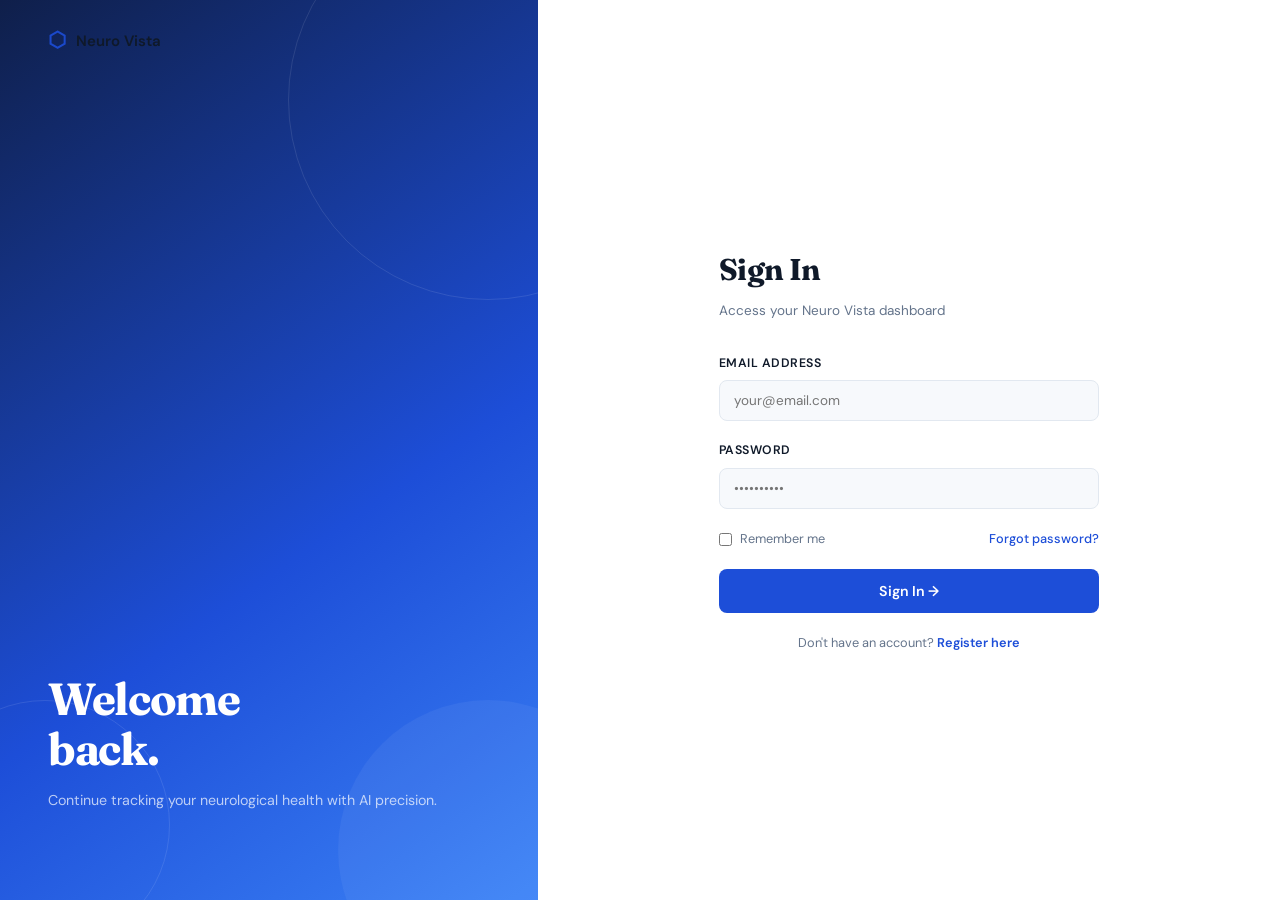
==== commit 8eda64af: "P1 Final Module Implemnetation" ====
--- a/dashboard.html
+++ b/dashboard.html
@@ -112,33 +112,33 @@
         <div class="stat-widget">
           <div class="stat-widget-top">
             <span class="stat-widget-icon blue">◈</span>
-            <span class="stat-widget-trend up">+12%</span>
-          </div>
-          <div class="stat-widget-num">48</div>
+            <span class="stat-widget-trend up" id="stat-total-trend">active</span>
+          </div>
+          <div class="stat-widget-num" id="stat-total-scans">0</div>
           <div class="stat-widget-label">Total Scans Analyzed</div>
         </div>
         <div class="stat-widget">
           <div class="stat-widget-top">
             <span class="stat-widget-icon red">⬡</span>
-            <span class="stat-widget-trend up">+3</span>
-          </div>
-          <div class="stat-widget-num">14</div>
+            <span class="stat-widget-trend" id="stat-positive-trend">dementia</span>
+          </div>
+          <div class="stat-widget-num" id="stat-positive-scans">0</div>
           <div class="stat-widget-label">Positive Detections</div>
         </div>
         <div class="stat-widget">
           <div class="stat-widget-top">
             <span class="stat-widget-icon green">◎</span>
-            <span class="stat-widget-trend stable">stable</span>
-          </div>
-          <div class="stat-widget-num">97.3%</div>
+            <span class="stat-widget-trend stable">95.7% val</span>
+          </div>
+          <div class="stat-widget-num" id="stat-avg-confidence">0.0%</div>
           <div class="stat-widget-label">Model Confidence Avg</div>
         </div>
         <div class="stat-widget">
           <div class="stat-widget-top">
             <span class="stat-widget-icon amber">◌</span>
-            <span class="stat-widget-trend down">-0.2s</span>
-          </div>
-          <div class="stat-widget-num">1.8s</div>
+            <span class="stat-widget-trend down">BiLSTM</span>
+          </div>
+          <div class="stat-widget-num" id="stat-avg-time">0.0s</div>
           <div class="stat-widget-label">Avg Processing Time</div>
         </div>
       </div>
@@ -149,30 +149,9 @@
             <h4>My Recent Scans</h4>
             <a href="#" onclick="showSection('sec-history', document.querySelector('[onclick*=sec-history]'))" class="link-soft">View all →</a>
           </div>
-          <div class="scan-list">
-            <div class="scan-row">
-              <div class="scan-thumb mild-thumb">MRI</div>
-              <div class="scan-info">
-                <span class="scan-patient">Scan #1024</span>
-                <span class="scan-date">Today, 10:24 AM</span>
-              </div>
-              <span class="prediction-tag mild">Mild Demented</span>
-            </div>
-            <div class="scan-row">
-              <div class="scan-thumb normal-thumb">MRI</div>
-              <div class="scan-info">
-                <span class="scan-patient">Scan #1023</span>
-                <span class="scan-date">Yesterday, 09:11 AM</span>
-              </div>
-              <span class="prediction-tag normal">Non Demented</span>
-            </div>
-            <div class="scan-row">
-              <div class="scan-thumb mod-thumb">MRI</div>
-              <div class="scan-info">
-                <span class="scan-patient">Scan #1022</span>
-                <span class="scan-date">18 Apr 2026</span>
-              </div>
-              <span class="prediction-tag moderate">Moderate</span>
+          <div class="scan-list" id="recentScansList">
+            <div style="text-align:center; padding: 20px; color: var(--text-sub); font-size: 0.85rem;">
+              No scans analyzed yet.
             </div>
           </div>
         </div>
@@ -254,7 +233,7 @@
               <span class="btn-arrow">→</span>
             </button>
             <p class="upload-note">
-              ⚡ Powered by CNN+LSTM · Grad-CAM ready
+              ⚡ Powered by CNN+BiLSTM · Grad-CAM ready
             </p>
           </div>
 
@@ -280,40 +259,50 @@
       <div class="results-grid">
         <div class="card result-main">
           <div class="result-scan-wrap">
-            <div class="result-scan-placeholder">
-              <div class="scan-animation">
-                <div class="scan-line-anim"></div>
-                <span>BRAIN MRI</span>
-                <span class="scan-id">My Latest Scan</span>
-              </div>
-            </div>
-            <div class="heatmap-placeholder">
-              <div class="heatmap-label">Grad-CAM Heatmap</div>
-              <div class="heatmap-visual">
-                <div class="heat-spot s1"></div>
-                <div class="heat-spot s2"></div>
-                <div class="heat-spot s3"></div>
-                <span class="heatmap-note">AI Activation Map · Hippocampal Region</span>
+            <!-- Left Side: Original Scan -->
+            <div style="flex:1; display:flex; flex-direction:column; gap:8px;">
+              <div style="font-size:0.8rem; font-weight:600; color:var(--text-sub);">Original MRI Scan</div>
+              <img id="result-mri-img" src="" alt="Original MRI" style="display:none; width:100%; border-radius: var(--radius-sm); border: 1px solid var(--border); aspect-ratio: 1; object-fit: cover;" />
+              <div id="result-mri-placeholder" class="result-scan-placeholder">
+                <div class="scan-animation">
+                  <div class="scan-line-anim"></div>
+                  <span>BRAIN MRI</span>
+                  <span class="scan-id" style="font-size:0.75rem;">Waiting for upload</span>
+                </div>
+              </div>
+            </div>
+            <!-- Right Side: Heatmap -->
+            <div style="flex:1; display:flex; flex-direction:column; gap:8px;">
+              <div style="font-size:0.8rem; font-weight:600; color:var(--text-sub);">Grad-CAM Activation Map</div>
+              <img id="result-heatmap-img" src="" alt="Grad-CAM Heatmap" style="display:none; width:100%; border-radius: var(--radius-sm); border: 1px solid var(--border); aspect-ratio: 1; object-fit: cover;" />
+              <div id="result-heatmap-placeholder" class="heatmap-placeholder">
+                <div class="heatmap-label">Grad-CAM Heatmap</div>
+                <div class="heatmap-visual">
+                  <div class="heat-spot s1"></div>
+                  <div class="heat-spot s2"></div>
+                  <div class="heat-spot s3"></div>
+                  <span class="heatmap-note" style="font-size:0.75rem;">Hippocampal Region</span>
+                </div>
               </div>
             </div>
           </div>
         </div>
 
         <div class="card result-prediction">
-          <div class="prediction-badge mild">
+          <div id="res-prediction-badge" class="prediction-badge normal">
             <span class="pred-icon">◈</span>
-            Mild Demented
+            <span id="res-prediction-text">No Scan Run</span>
           </div>
           <div class="pred-confidence">
             <div class="conf-circle">
               <svg viewBox="0 0 100 100">
                 <circle cx="50" cy="50" r="40" fill="none" stroke="var(--border)" stroke-width="8"/>
-                <circle cx="50" cy="50" r="40" fill="none" stroke="var(--accent)" stroke-width="8"
-                  stroke-dasharray="213" stroke-dashoffset="38" stroke-linecap="round"
+                <circle id="res-conf-svg-ring" cx="50" cy="50" r="40" fill="none" stroke="var(--accent)" stroke-width="8"
+                  stroke-dasharray="251.2" stroke-dashoffset="251.2" stroke-linecap="round"
                   transform="rotate(-90 50 50)"/>
               </svg>
               <div class="conf-text">
-                <span class="conf-num">84.2</span>
+                <span id="res-conf-num" class="conf-num">0.0</span>
                 <span class="conf-unit">%</span>
               </div>
             </div>
@@ -322,45 +311,45 @@
 
           <div class="all-classes">
             <h5>All Class Probabilities</h5>
-            <div class="class-row">
+            <div class="class-row" id="row-non-demented">
               <span class="class-name">Non Demented</span>
               <div class="class-bar-wrap">
-                <div class="class-bar" style="width:9%"></div>
-              </div>
-              <span class="class-pct">9.1%</span>
-            </div>
-            <div class="class-row">
+                <div class="class-bar normal-bar" id="bar-non-demented" style="width:0%"></div>
+              </div>
+              <span class="class-pct" id="pct-non-demented">0.0%</span>
+            </div>
+            <div class="class-row" id="row-very-mild">
               <span class="class-name">Very Mild</span>
               <div class="class-bar-wrap">
-                <div class="class-bar vmild" style="width:4%"></div>
-              </div>
-              <span class="class-pct">4.3%</span>
-            </div>
-            <div class="class-row highlight">
-              <span class="class-name">Mild Demented ✓</span>
+                <div class="class-bar vmild" id="bar-very-mild" style="width:0%"></div>
+              </div>
+              <span class="class-pct" id="pct-very-mild">0.0%</span>
+            </div>
+            <div class="class-row" id="row-mild-demented">
+              <span class="class-name">Mild Demented</span>
               <div class="class-bar-wrap">
-                <div class="class-bar mild-bar" style="width:84.2%"></div>
-              </div>
-              <span class="class-pct">84.2%</span>
-            </div>
-            <div class="class-row">
+                <div class="class-bar mild-bar" id="bar-mild-demented" style="width:0%"></div>
+              </div>
+              <span class="class-pct" id="pct-mild-demented">0.0%</span>
+            </div>
+            <div class="class-row" id="row-moderate">
               <span class="class-name">Moderate</span>
               <div class="class-bar-wrap">
-                <div class="class-bar mod-bar" style="width:2.4%"></div>
-              </div>
-              <span class="class-pct">2.4%</span>
+                <div class="class-bar mod-bar" id="bar-moderate" style="width:0%"></div>
+              </div>
+              <span class="class-pct" id="pct-moderate">0.0%</span>
             </div>
           </div>
 
           <div class="result-meta">
-            <div class="meta-row"><span>Scan ID</span><span>#SCAN-2041-001</span></div>
-            <div class="meta-row"><span>Analyzed</span><span>Today, 10:24 AM</span></div>
-            <div class="meta-row"><span>Model</span><span>CNN+LSTM-v1</span></div>
-            <div class="meta-row"><span>Processing</span><span>1.72 seconds</span></div>
+            <div class="meta-row"><span>Scan ID</span><span id="res-meta-id">—</span></div>
+            <div class="meta-row"><span>Analyzed</span><span id="res-meta-date">—</span></div>
+            <div class="meta-row"><span>Model</span><span>CNN+BiLSTM-v1</span></div>
+            <div class="meta-row"><span>Processing</span><span id="res-meta-time">—</span></div>
           </div>
 
           <div class="result-actions">
-            <button class="btn-primary sm">⬇ Export Report</button>
+            <button class="btn-primary sm" onclick="exportReport()">⬇ Export Report</button>
             <button class="btn-ghost sm">Share Results</button>
           </div>
         </div>
@@ -380,13 +369,14 @@
           <h2>Scan History</h2>
           <p class="section-sub">All previous MRI analyses and their results</p>
         </div>
-        <div class="history-filters">
+        <div class="history-filters" style="display:flex; gap:10px; align-items:center;">
           <select class="form-input sm">
             <option>All Results</option>
             <option>Non Demented</option>
             <option>Mild Demented</option>
             <option>Moderate</option>
           </select>
+          <button class="btn-ghost sm" onclick="clearScanHistory()" style="color:var(--red); border-color:var(--red); padding:6px 12px; font-size:0.75rem; font-weight:600;">🗑 Clear History</button>
         </div>
       </div>
 
@@ -408,7 +398,7 @@
           </table>
         </div>
         <div class="table-footer">
-          <span>Showing 8 of 48 records</span>
+          <span id="history-showing-text">Showing 0 of 0 records</span>
           <div class="pagination">
             <button class="page-btn">←</button>
             <button class="page-btn active">1</button>
--- a/styles.css
+++ b/styles.css
@@ -921,6 +921,7 @@
   line-height: 1.5;
 }
 .api-note {
+  display: none !important; /* Hidden for video recording */
   background: #f8faff;
   border-color: var(--accent-mid);
   padding: 16px 20px;
